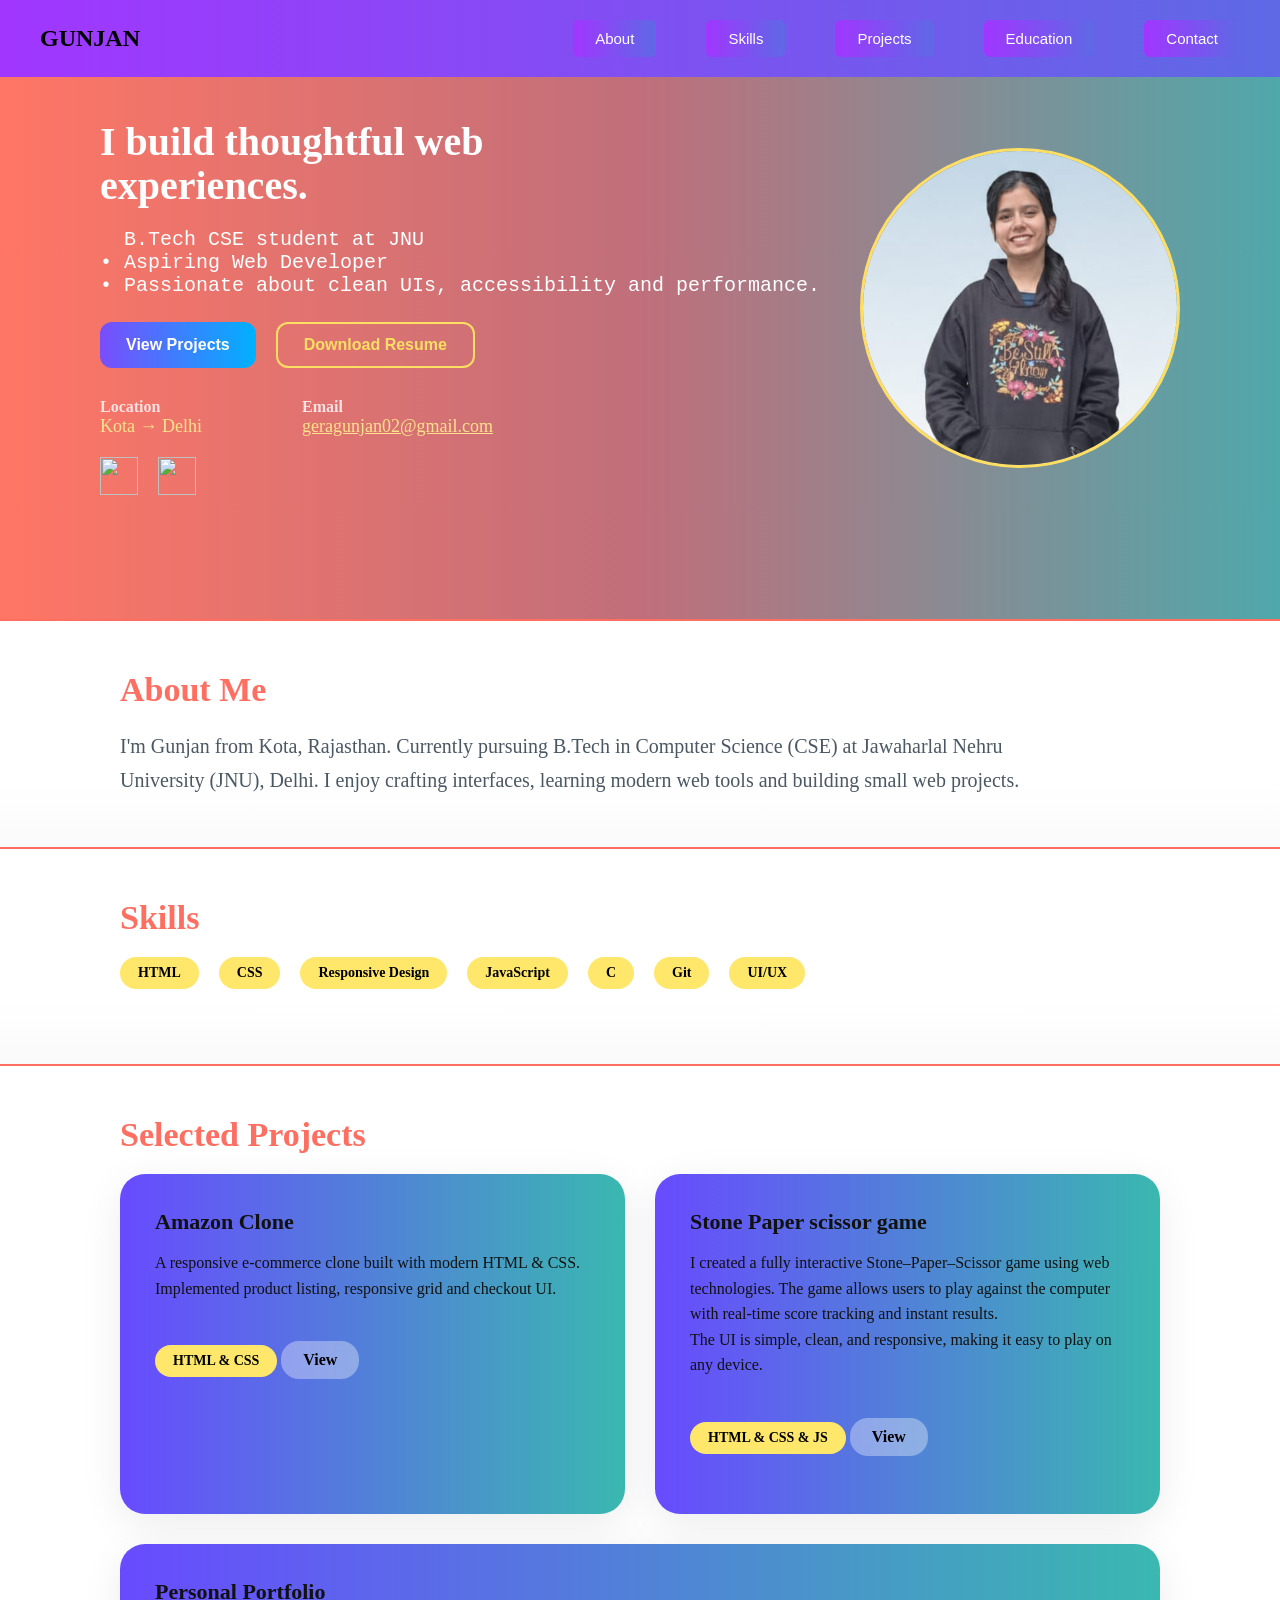
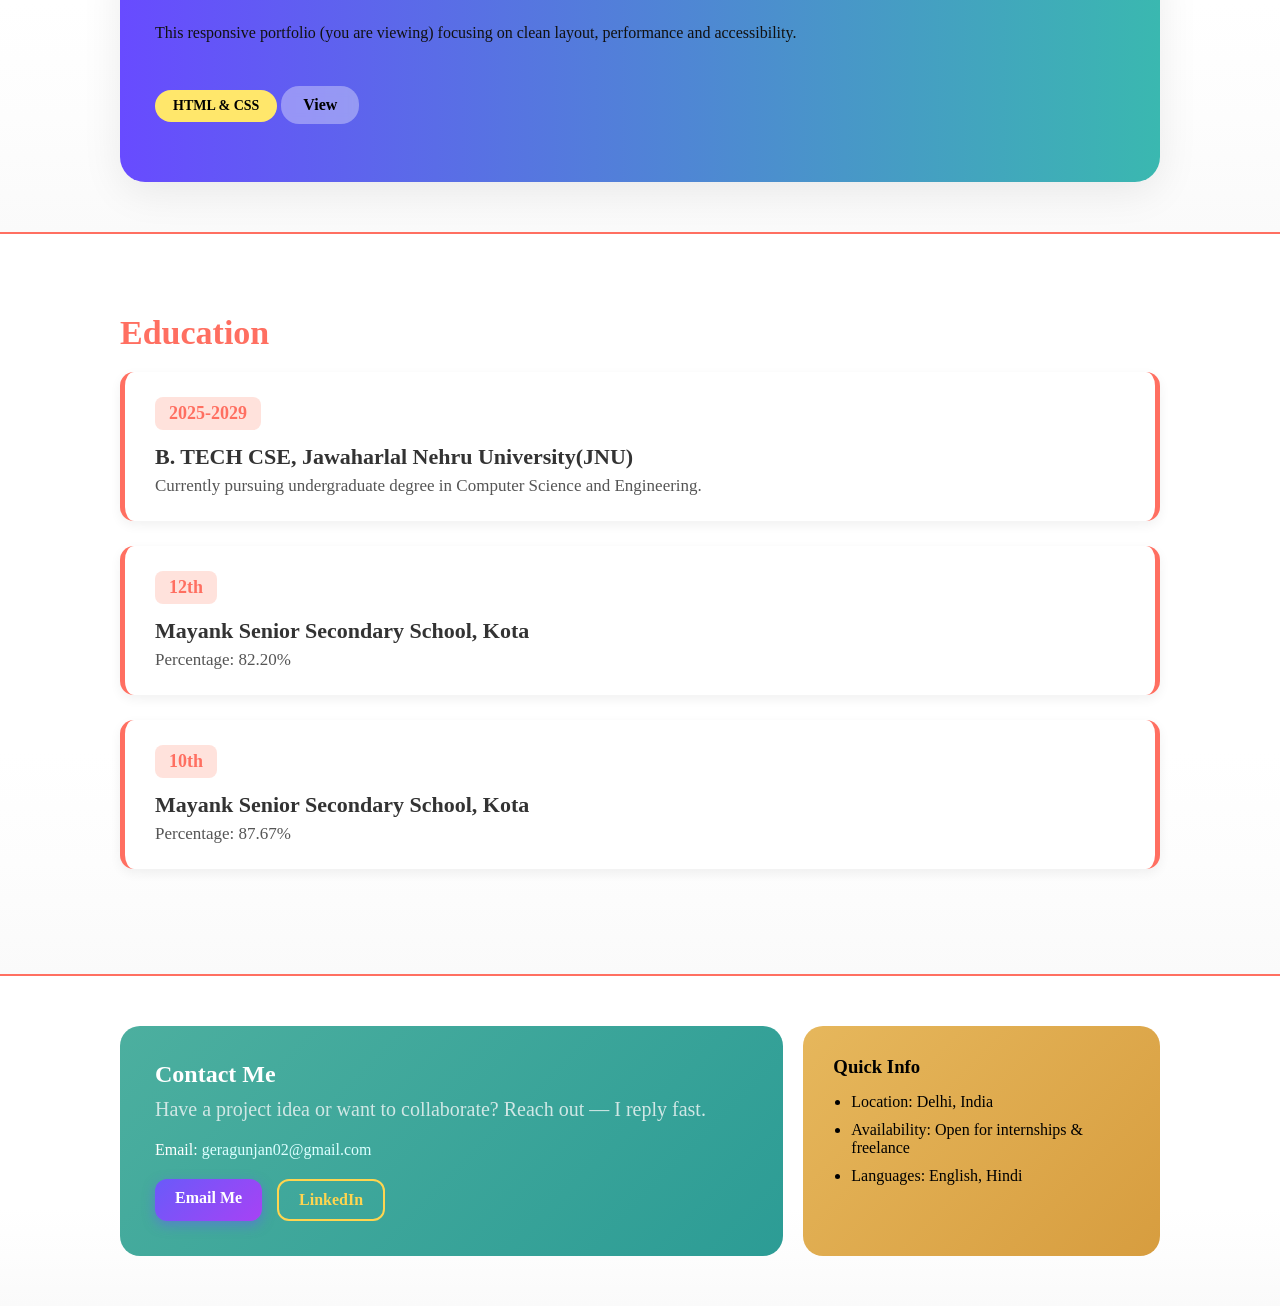
==== index.html @ db03e65c "change name" ====
<!DOCTYPE html>
<html lang="en">
<head>
    <meta charset="UTF-8">
    <meta name="viewport" content="width=device-width, initial-scale=1.0">
    <title>Gunjan portfolio</title>
    <link rel="stylesheet" href="style.css">
    
</head>
<body>
    <div class="header">
  <div class="name">
    <h2>GUNJAN</h2>
  </div>

   <div class="menu">
    <button id="about-btn">About</button>
    <button id="skills-btn">Skills</button>
    <button id="projects-btn">Projects</button>
    <button id="education-btn">Education</button>
    <button id="contact-btn">Contact</button>
   </div>
  </div>

  <section class="hero">
  <div class="hero-left">
    <h2>I build thoughtful web experiences.</h2>

    <pre>  B.Tech CSE student at JNU 
• Aspiring Web Developer 
• Passionate about clean UIs, accessibility and performance.</pre>

    <div class="hero-buttons">
      <button class="btn-primary">View Projects</button>
      <button class="btn-outline">Download Resume</button>
    </div>

    <div class="info">
      <div>
        <h4>Location</h4>
        <p>Kota → Delhi</p>
      </div>
      <div>
        <h4>Email</h4>
        <p><a href="mailto:geragunjan02@gmail.com">geragunjan02@gmail.com</a></p>
      </div>
    </div>

    <div class="socials">
      <a href="https://github.com/gunjangera"><img src="https://encrypted-tbn0.gstatic.com/images?q=tbn:ANd9GcQe1CLK7ijKDV1QiPsBsAKkaSkKx0QWAec8Tg&s" class="icon"></a>
      <a href="https://www.linkedin.com/in/gunjan-kumari-79811b389?utm_source=share&utm_campaign=share_via&utm_content=profile&utm_medium=android_app"><img src="https://static.vecteezy.com/system/resources/previews/023/986/970/non_2x/linkedin-logo-linkedin-logo-transparent-linkedin-icon-transparent-free-free-png.png" class="icon"></a>
    </div>
  </div>

  <div class="hero-right">
    <img src="image.jpeg" class="profile-img">
  </div>
</section>
            
     <div class="about section">
        <h2 class="head">About Me</h2>
        <p>I'm Gunjan from Kota, Rajasthan. Currently pursuing B.Tech in Computer Science (CSE) at Jawaharlal Nehru University (JNU), Delhi. I enjoy crafting interfaces, learning modern web tools and building small web projects.</p>
     </div>


    <div class="skill-section section">
    <h2 class="head">Skills</h2>

    <div class="skills">
     <div class="tag">HTML</div>
    <div class="tag">CSS</div>
    <div class="tag">Responsive Design</div>
    <div class="tag">JavaScript</div>
    <div class="tag">C</div>
    <div class="tag">Git</div>
    <div class="tag">UI/UX</div>
    </div>
  </div>
  
   <div class="project section">
  <h2 class="head">Selected Projects</h2>

  <div class="projects-container">

    <div class="project-card">
      <h3>Amazon Clone</h3>
      <p>A responsive e-commerce clone built with modern HTML & CSS.<br>
      Implemented product listing, responsive grid and checkout UI.</p>

      <span class="tag">HTML & CSS</span>

      <a href="https://my-clone-h316cy37b-gunjangeras-projects.vercel.app/" class="view-btn">View</a>
    </div>

    <div class="project-card">
      <h3>Stone Paper scissor game</h3>
      <p>I created a fully interactive Stone–Paper–Scissor game using web technologies. The game allows users to play against the computer with real-time score tracking and instant results. <br>
         The UI is simple, clean, and responsive, making it easy to play on any device.</p>

      <span class="tag">HTML & CSS & JS</span>

      <a href="https://sps-game-blond.vercel.app/" class="view-btn">View</a>
    </div>

    <div class="project-card ">
      <h3>Personal Portfolio</h3>
      <p>This responsive portfolio (you are viewing) focusing on clean layout,
      performance and accessibility.</p>

      <span class="tag">HTML & CSS</span>

      <a href="#" class="view-btn">View</a>
    </div>

  </div>
</div>

   <div class="education section">
    <h2 class="head">Education</h2>
    <div class="ed">
      <div class="class">2025-2029</div>
      <h3>B. TECH CSE, Jawaharlal Nehru University(JNU)</h3>
      <p>Currently pursuing undergraduate degree in Computer Science and Engineering.</p>
    </div>
     <div class="ed">
      <div class="class">12th</div>
      <h3>Mayank Senior Secondary School, Kota</h3>
      <p>Percentage: 82.20%</p>
    </div>
     <div class="ed">
      <div class="class">10th</div>
      <h3>Mayank Senior Secondary School, Kota</h3>
      <p>Percentage: 87.67%</p>
    </div>
   </div>

   <div class="contact section">
 <div class="contact-wrapper">
  <div class="contact-card">
    <h2>Contact Me</h2>
    <p class="subtitle">
      Have a project idea or want to collaborate? Reach out — I reply fast.
    </p>

    <p class="email">
      Email: <a href="mailto:geragunjan02@gmail.com">geragunjan02@gmail.com</a>
    </p>

    <div class="buttons">
      <a href="mailto:geragunjan02@gmail.com" class="btn primary">Email Me</a>
      <a href="https://www.linkedin.com/in/gunjan-kumari-79811b389?utm_source=share&utm_campaign=share_via&utm_content=profile&utm_medium=android_app" class="btn secondary">LinkedIn</a>
    </div>
  </div>

  <div class="quick-card">
    <h3>Quick Info</h3>
    <ul>
      <li><bold>Location:</bold> Delhi, India</li>
      <li><bold>Availability:</bold> Open for internships & freelance</li>
      <li><bold>Languages:</bold> English, Hindi</li>
    </ul>
  </div>
</div>
   </div>

   <script src="logic.js"></script>
</body>
</html>
</body>
</html>
---- style.css ----
* {
  margin: 0;
  padding: 0;
  box-sizing: border-box;
}

@media (max-width: 992px) {

  .hero {
    padding: 100px 40px;
    flex-direction: column;
    text-align: center;
  }

  .hero-left {
    max-width: 100%;
  }

  .profile-img {
    width: 260px;
    height: 260px;
  }

  .section, .education {
    padding: 40px 40px;
  }

  .contact-wrapper {
    flex-direction: column;
  }
}

@media (max-width: 768px) {

  .header {
    flex-direction: column;
    gap: 10px;
  }

  .menu {
    flex-wrap: wrap;
    gap: 15px;
    justify-content: center;
  }

  .hero {
    padding: 140px 20px;
    flex-direction: column;
    text-align: center;
  }

  .hero-buttons {
    flex-direction: column;
    width: 100%;
  }

  .btn-primary, .btn-outline {
    width: 100%;
  }

  .info {
    flex-direction: column;
    gap: 20px;
    text-align: center;
  }

  .projects-container {
    flex-direction: column;
  }

  .skills {
    flex-wrap: wrap;
    justify-content: center;
  }

  .contact-wrapper {
    flex-direction: column;
  }
}

@media (max-width: 480px) {

  .hero-left h2 {
    font-size: 26px;
  }

  .hero-left pre {
    font-size: 15px;
  }

  .profile-img {
    width: 170px;
    height: 170px;
  }

  .menu div {
    font-size: 15px;
    padding: 5px 10px;
  }

  .head {
    font-size: 26px;
  }
}

.header {
  display: flex;
  align-items: center;
  justify-content: space-between;
  padding: 20px 40px;
  background: linear-gradient(90deg, #A136FF, #5E69E5);
  position: fixed;
  width: 100%;
}

.name {
  display: flex;
  align-items: center;
  gap: 30px;
}

.menu {
  display: flex;
  gap: 50px;
   list-style: none;
}

/* .menu button {
   font-size: 18px;
  font-weight: 600;
  cursor: pointer;
  color: black;
  padding: 8px 18px;
  border-radius: 12px;
  transition: 0.3s ease;
  position: relative;
}

.menu button:hover {
   background: #ffe56c;
  color: #7a28ff;
  transform: translateY(-2px);
} */

.menu button {
  padding: 10px 22px;
  border: none;
background: linear-gradient(90deg, #A136FF, #5E69E5);
  color: #fff;
  font-size: 15px;
  border-radius: 6px;
  cursor: pointer;
  transition: 0.3s ease;
}

.menu button:hover {
  background: #ff6b6b;
  transform: translateY(-3px);
}

.hero {
  display: flex;
  justify-content: space-between;
  align-items: center;
  padding: 120px 100px;
  background: linear-gradient(90deg, #ff7665, #c06f7b, #4fa8ab);
  color: white;
}


.hero-left {
  max-width: 50%;
}

.hero-left h2 {
  font-size: 40px;
  font-weight: 800;
  line-height: 1.1;
  margin-bottom: 20px;
}

.hero-left pre {
  font-size: 20px;
  opacity: 1;
  margin-bottom: 25px;
}

.hero-buttons {
  display: flex;
  gap: 20px;
  margin-bottom: 30px;
}

.btn-primary {
  padding: 12px 26px;
  border-radius: 12px;
  border: none;
  font-size: 16px;
  font-weight: bold;
  background: linear-gradient(90deg, #7a4dfc, #00b1ff);
  color: white;
  cursor: pointer;
  transition: 0.3s;
}

.btn-primary:hover {
  transform: scale(1.05);
}

.btn-outline {
  padding: 12px 26px;
  border-radius: 12px;
  font-size: 16px;
  font-weight: bold;
  border: 2px solid #ffdf63;
  color: #ffdf63;
  background: transparent;
  cursor: pointer;
  transition: 0.3s;
}

.btn-outline:hover {
  background: rgba(255, 255, 140, 0.2);
}

.info {
  display: flex;
  gap: 100px;
  margin: 20px 0;
}

.info h4 {
  font-size: 16px;
  opacity: 0.8;
}

.info p, .info a {
  font-size: 18px;
  color: #ffe28b;
  font-weight: 500;
}

.socials {
  display: flex;
  gap: 20px;
  margin-top: 20px;
}

.icon {
  width: 38px;
  height: 38px;
}

.profile-img {
  width: 320px;
  height: 320px;
  border-radius: 50%;
  border: 3px solid #ffdf63;
  object-fit: cover;
}

.profile-img:hover {
  box-shadow: 0 0 25px #7a4dfc;
}

.section {
  padding: 50px 120px;
  background: linear-gradient(to bottom, #ffffff 70%, #fdfdfd 85%, #fafafa 100%);
  border-top: 2px solid #ff6f61;
}

.head {
  color: #ff6f61;      
  font-size: 34px;
  font-weight: 700;
  margin-bottom: 20px;
}

.about p {
  max-width: 900px;
  font-size: 20px;
  line-height: 1.7;
  color: #4b5863;      
}

.tag:hover {
  transform: translateY(-3px);
  box-shadow: 0 5px 15px rgba(0,0,0,0.2);
}

.skills {
  display: flex; 
  gap : 20px;
}

.tag {
  padding: 10px 18px;
  border-radius: 50px;
  font-size: 14px;
  font-weight: bolder;
  color: white;
  background: #2bbbad;
  cursor: pointer;
  transition: all 0.3s ease;
}

.tag:hover {
  transform: translateY(-3px);
  box-shadow: 0 6px 15px rgba(0,0,0,0.2);
  background: linear-gradient(135deg, #ff7a6e, #ff8f7a);
}

.projects-section {
  width: 100%;
  padding: 40px 70px;
}

.projects-section .title {
  font-size: 32px;
  font-weight: 700;
  margin-bottom: 40px;
  color: #ff5252;
}

.projects-container {
  display: flex;
  gap: 30px;
  flex-wrap: wrap;
}

.project-card {
  flex: 1;
  min-width: 430px;
  background: #ddd;
  padding: 35px;
  border-radius: 25px;
  background: linear-gradient(90deg, #684bff, #3ab8b0);
  box-shadow: 0 10px 40px rgba(0,0,0,0.08);
  color: #111;
  transition: transform .3s ease, box-shadow .3s ease;
}

.project-card:hover {
  transform: translateY(-8px);
  box-shadow: 0 15px 45px rgba(0,0,0,0.12);
   background: linear-gradient(90deg, #ff5252, #4ea8a8);
}

.project-card h3 {
  font-size: 22px;
  margin-bottom: 15px;
  font-weight: 700;
}

.project-card p {
  font-size: 16px;
  line-height: 1.6;
  margin-bottom: 20px;
}


.tag {
  display: inline-block;
  background: #ffe76b;
  color: #000;
  padding: 8px 18px;
  font-weight: 600;
  border-radius: 25px;
  margin-bottom: 25px;
}

.view-btn {
  display: inline-block;
  margin-top: 20px;
  color: #000;
  font-weight: 600;
  background: rgba(255,255,255,0.35);
  padding: 10px 22px;
  border-radius: 18px;
  text-decoration: none;
  backdrop-filter: blur(5px);
  transition: background .3s ease;
}

.view-btn:hover {
  background: rgba(255,255,255,0.7);
}

.education {
  padding: 80px 120px;
}

.ed {
  background: #ffffff;
  border-radius: 14px;
  padding: 25px 30px;
  margin-bottom: 25px;
  box-shadow: 0 4px 12px rgba(0, 0, 0, 0.06);
  border-left: 5px solid #ff6f61;
  border-right: 5px solid #ff6f61;
  transition: 0.3s ease;
}

.ed:hover {
  transform: translateY(-4px);
  box-shadow: 0 8px 22px rgba(0, 0, 0, 0.12);
}

.class {
  font-size: 18px;
  font-weight: 600;
  background: #ffe2dc;
  color: #ff6f61;
  display: inline-block;
  padding: 6px 14px;
  border-radius: 8px;
  margin-bottom: 8px;
}

.ed h3 {
  font-size: 22px;
  margin: 6px 0;
  color: #333;
}

.ed p {
  font-size: 17px;
  color: #555;
}

.contact-wrapper {
  display: flex;
  gap: 20px;
  max-width: 1100px;
  margin: auto;
}

.contact-card {
  flex: 2;
  padding: 35px;
  border-radius: 20px;
  background: linear-gradient(135deg, #4caf9f, #2c9c95);
  color: white;
}

.contact-card h2 {
  margin-bottom: 10px;
}

.subtitle {
  font-size: 20px;
  font-weight: 500;
  color: #d0e7e5;
  margin-bottom: 20px;
}

.email a {
  color: #dff;
  text-decoration: none;
}

.buttons {
  margin-top: 20px;
  display: flex;
  gap: 15px;
}

.btn {
  padding: 10px 20px;
  border-radius: 12px;
  font-weight: bold;
  text-decoration: none;
  transition: 0.3s;
}

.primary {
  background: linear-gradient(135deg, #6a5af9, #a742f5);
  color: white;
  box-shadow: 0 4px 12px rgba(106, 90, 249, 0.5);
}

.secondary {
  border: 2px solid #ffd54f;
  color: #ffd54f;
}

.secondary:hover {
  background: #ffd54f;
  color: black;
}

.quick-card {
  flex: 1;
  padding: 30px;
  border-radius: 20px;
  background: linear-gradient(135deg, #e6b75c, #d79d3f);
  color: black;
}

.quick-card h3 {
  margin-bottom: 15px;
}

.quick-card ul {
  padding-left: 18px;
}

.quick-card li {
  margin-bottom: 10px;
}
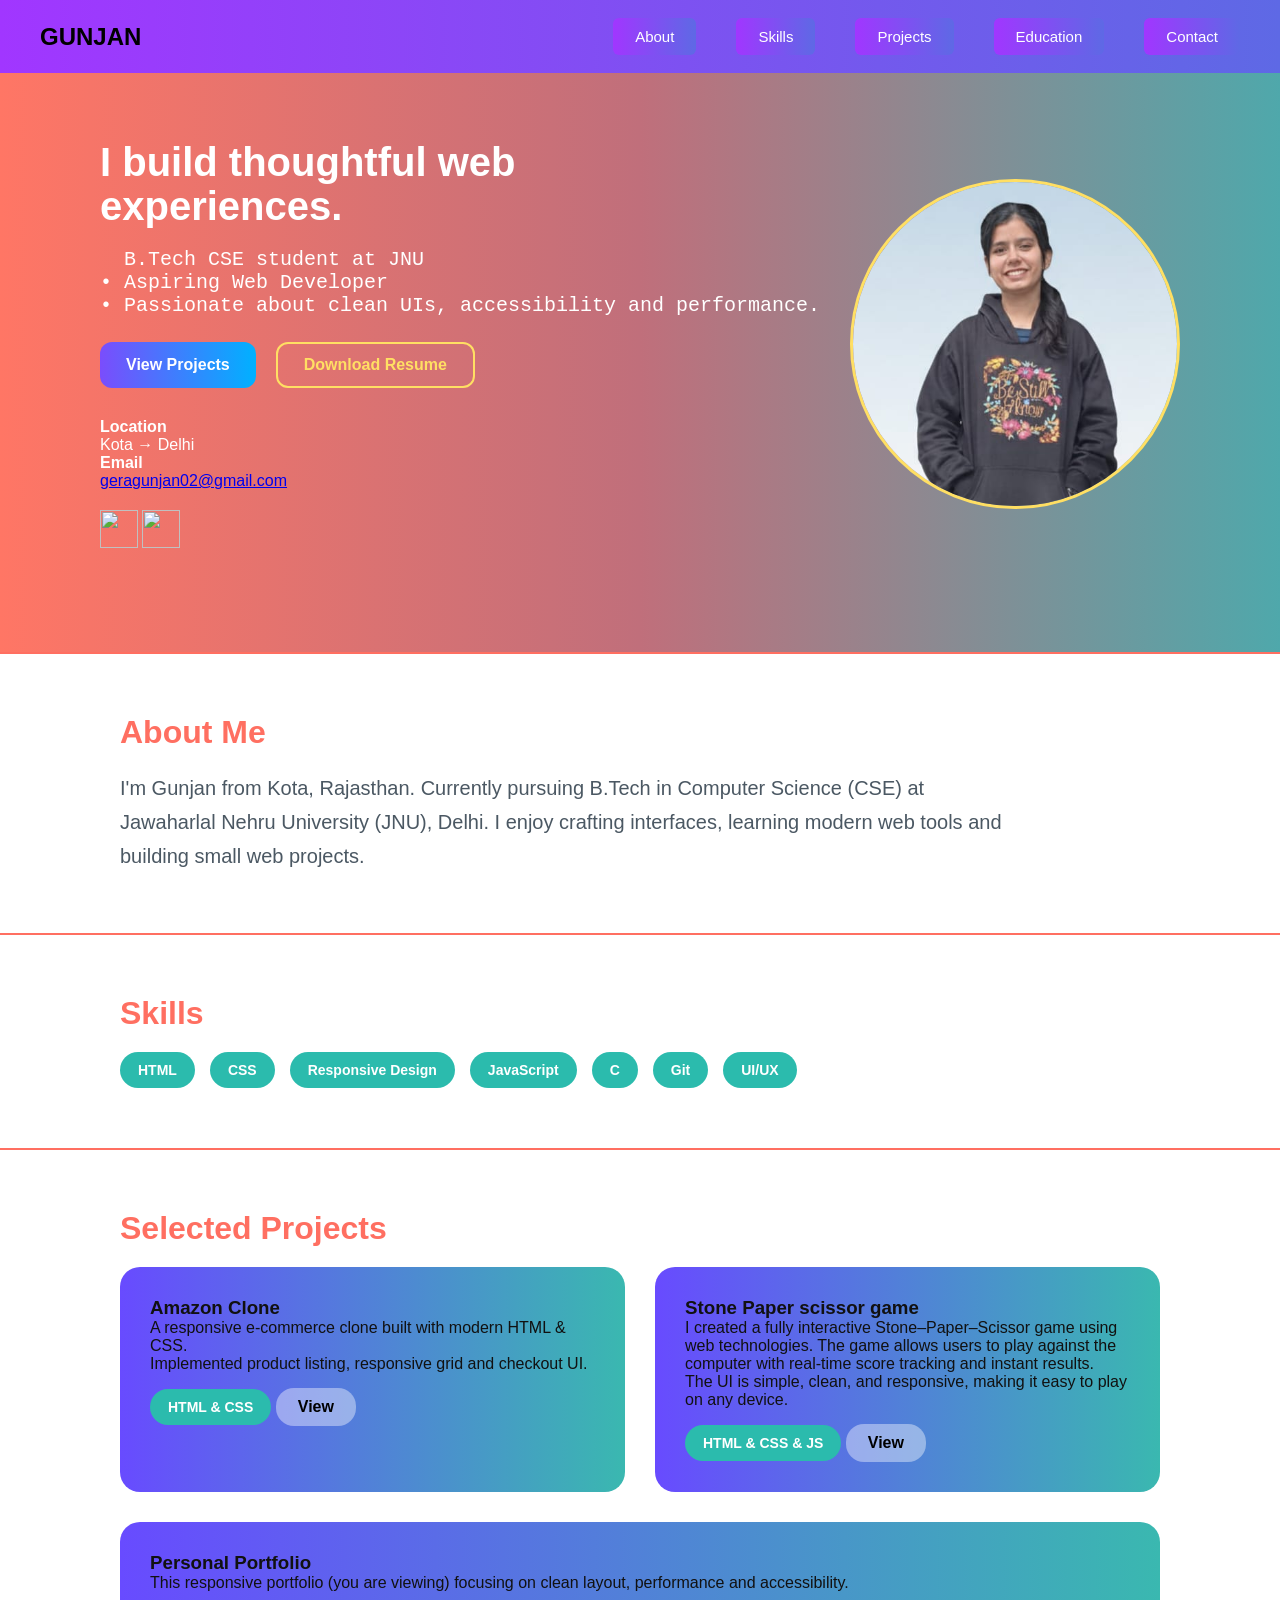
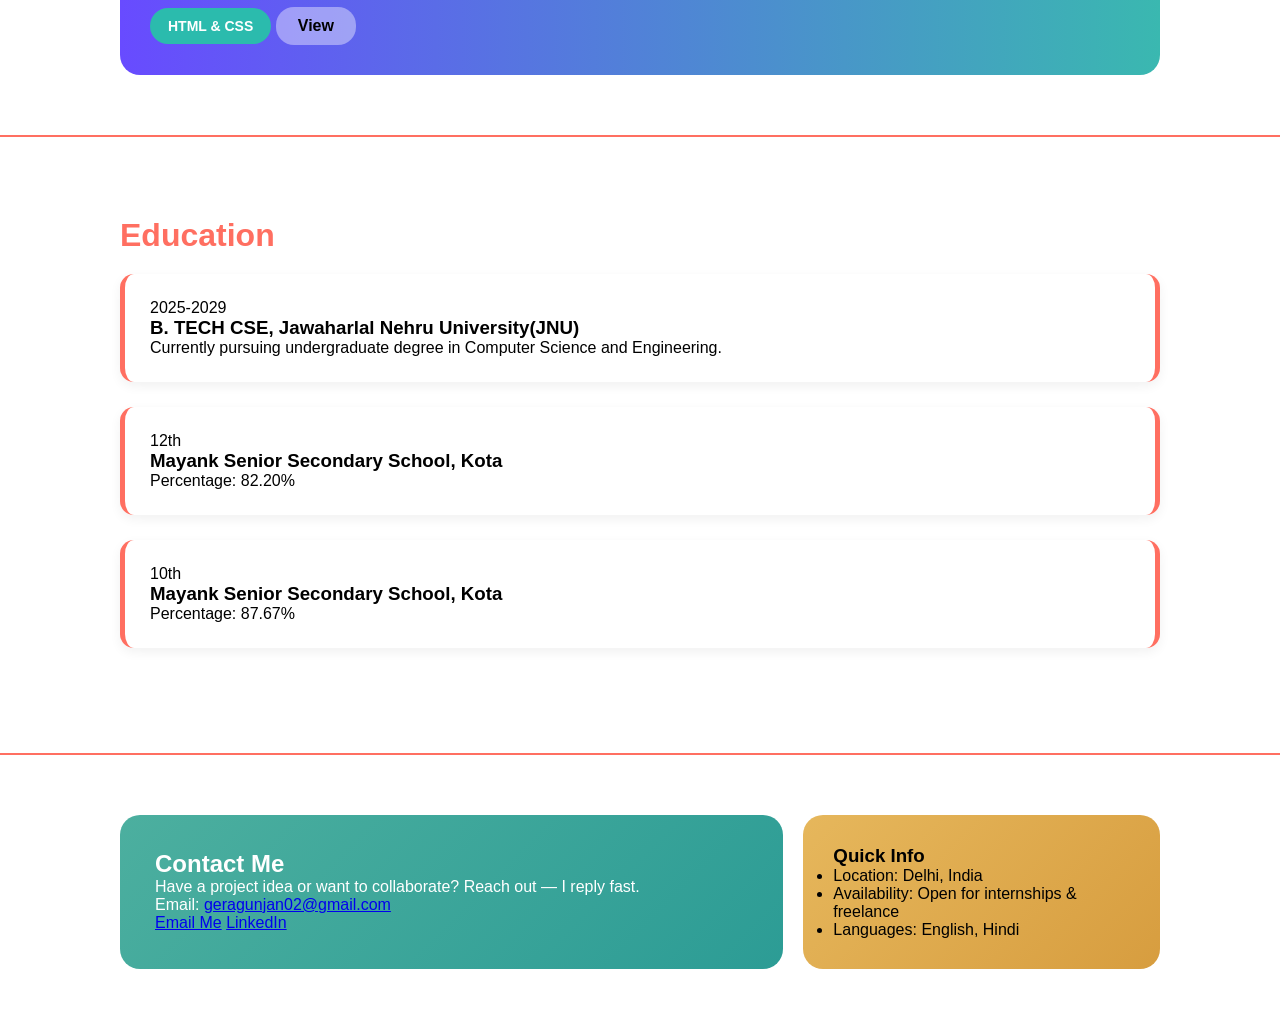
==== commit 8f2c0cdc: "change in icons" ====
--- a/index.html
+++ b/index.html
@@ -48,7 +48,7 @@
 
     <div class="socials">
       <a href="https://github.com/gunjangera"><img src="https://encrypted-tbn0.gstatic.com/images?q=tbn:ANd9GcQe1CLK7ijKDV1QiPsBsAKkaSkKx0QWAec8Tg&s" class="icon"></a>
-      <a href="https://www.linkedin.com/in/gunjan-kumari-79811b389?utm_source=share&utm_campaign=share_via&utm_content=profile&utm_medium=android_app"><img src="https://static.vecteezy.com/system/resources/previews/023/986/970/non_2x/linkedin-logo-linkedin-logo-transparent-linkedin-icon-transparent-free-free-png.png" class="icon"></a>
+      <a href="https://www.linkedin.com/in/gunjan-kumari-79811b389?utm_source=share&utm_campaign=share_via&utm_content=profile&utm_medium=android_app" class="icon"><img src="https://static.vecteezy.com/system/resources/previews/023/986/970/non_2x/linkedin-logo-linkedin-logo-transparent-linkedin-icon-transparent-free-free-png.png" class="icon"></a>
     </div>
   </div>
 
--- a/style.css
+++ b/style.css
@@ -1,156 +1,59 @@
+/* ------------------------ */
+/* BASIC RESET */
+/* ------------------------ */
 * {
   margin: 0;
   padding: 0;
   box-sizing: border-box;
 }
 
-@media (max-width: 992px) {
-
-  .hero {
-    padding: 100px 40px;
-    flex-direction: column;
-    text-align: center;
-  }
-
-  .hero-left {
-    max-width: 100%;
-  }
-
-  .profile-img {
-    width: 260px;
-    height: 260px;
-  }
-
-  .section, .education {
-    padding: 40px 40px;
-  }
-
-  .contact-wrapper {
-    flex-direction: column;
-  }
-}
-
-@media (max-width: 768px) {
-
-  .header {
-    flex-direction: column;
-    gap: 10px;
-  }
-
-  .menu {
-    flex-wrap: wrap;
-    gap: 15px;
-    justify-content: center;
-  }
-
-  .hero {
-    padding: 140px 20px;
-    flex-direction: column;
-    text-align: center;
-  }
-
-  .hero-buttons {
-    flex-direction: column;
-    width: 100%;
-  }
-
-  .btn-primary, .btn-outline {
-    width: 100%;
-  }
-
-  .info {
-    flex-direction: column;
-    gap: 20px;
-    text-align: center;
-  }
-
-  .projects-container {
-    flex-direction: column;
-  }
-
-  .skills {
-    flex-wrap: wrap;
-    justify-content: center;
-  }
-
-  .contact-wrapper {
-    flex-direction: column;
-  }
-}
-
-@media (max-width: 480px) {
-
-  .hero-left h2 {
-    font-size: 26px;
-  }
-
-  .hero-left pre {
-    font-size: 15px;
-  }
-
-  .profile-img {
-    width: 170px;
-    height: 170px;
-  }
-
-  .menu div {
-    font-size: 15px;
-    padding: 5px 10px;
-  }
-
-  .head {
-    font-size: 26px;
-  }
-}
-
+body {
+  font-family: Arial, sans-serif;
+  overflow-x: hidden;
+}
+
+/* ------------------------ */
+/* HEADER */
+/* ------------------------ */
 .header {
   display: flex;
   align-items: center;
   justify-content: space-between;
-  padding: 20px 40px;
+  padding: 18px 40px;
   background: linear-gradient(90deg, #A136FF, #5E69E5);
   position: fixed;
   width: 100%;
+  top: 0;
+  z-index: 1000;
+}
+
+.icon {
+  width: 38px;
+  height: 38px;
+  margin-top : 20px;
 }
 
 .name {
   display: flex;
   align-items: center;
-  gap: 30px;
+  gap: 15px;
 }
 
 .menu {
   display: flex;
-  gap: 50px;
-   list-style: none;
-}
-
-/* .menu button {
-   font-size: 18px;
-  font-weight: 600;
-  cursor: pointer;
-  color: black;
-  padding: 8px 18px;
-  border-radius: 12px;
-  transition: 0.3s ease;
-  position: relative;
-}
-
-.menu button:hover {
-   background: #ffe56c;
-  color: #7a28ff;
-  transform: translateY(-2px);
-} */
+  gap: 40px;
+  list-style: none;
+}
 
 .menu button {
   padding: 10px 22px;
   border: none;
-background: linear-gradient(90deg, #A136FF, #5E69E5);
   color: #fff;
   font-size: 15px;
   border-radius: 6px;
   cursor: pointer;
-  transition: 0.3s ease;
+  background: linear-gradient(90deg, #A136FF, #5E69E5);
+  transition: 0.3s;
 }
 
 .menu button:hover {
@@ -158,15 +61,17 @@
   transform: translateY(-3px);
 }
 
+/* ------------------------ */
+/* HERO SECTION */
+/* ------------------------ */
 .hero {
   display: flex;
   justify-content: space-between;
   align-items: center;
-  padding: 120px 100px;
+  padding: 140px 100px 100px;
   background: linear-gradient(90deg, #ff7665, #c06f7b, #4fa8ab);
   color: white;
 }
-
 
 .hero-left {
   max-width: 50%;
@@ -181,7 +86,6 @@
 
 .hero-left pre {
   font-size: 20px;
-  opacity: 1;
   margin-bottom: 25px;
 }
 
@@ -216,62 +120,37 @@
   color: #ffdf63;
   background: transparent;
   cursor: pointer;
-  transition: 0.3s;
 }
 
 .btn-outline:hover {
   background: rgba(255, 255, 140, 0.2);
 }
 
-.info {
-  display: flex;
-  gap: 100px;
-  margin: 20px 0;
-}
-
-.info h4 {
-  font-size: 16px;
-  opacity: 0.8;
-}
-
-.info p, .info a {
-  font-size: 18px;
-  color: #ffe28b;
-  font-weight: 500;
-}
-
-.socials {
-  display: flex;
-  gap: 20px;
-  margin-top: 20px;
-}
-
-.icon {
-  width: 38px;
-  height: 38px;
-}
-
 .profile-img {
-  width: 320px;
-  height: 320px;
+  width: 330px;
+  height: 330px;
   border-radius: 50%;
   border: 3px solid #ffdf63;
   object-fit: cover;
+  transition: .3s;
 }
 
 .profile-img:hover {
   box-shadow: 0 0 25px #7a4dfc;
 }
 
+/* ------------------------ */
+/* ABOUT, SKILLS SECTION */
+/* ------------------------ */
 .section {
-  padding: 50px 120px;
-  background: linear-gradient(to bottom, #ffffff 70%, #fdfdfd 85%, #fafafa 100%);
+  padding: 60px 120px;
+  background: #fff;
   border-top: 2px solid #ff6f61;
 }
 
 .head {
-  color: #ff6f61;      
-  font-size: 34px;
+  color: #ff6f61;
+  font-size: 32px;
   font-weight: 700;
   margin-bottom: 20px;
 }
@@ -280,154 +159,95 @@
   max-width: 900px;
   font-size: 20px;
   line-height: 1.7;
-  color: #4b5863;      
-}
-
-.tag:hover {
-  transform: translateY(-3px);
-  box-shadow: 0 5px 15px rgba(0,0,0,0.2);
+  color: #4b5863;
 }
 
 .skills {
-  display: flex; 
-  gap : 20px;
+  display: flex;
+  gap: 15px;
+  flex-wrap: wrap;
 }
 
 .tag {
   padding: 10px 18px;
   border-radius: 50px;
   font-size: 14px;
-  font-weight: bolder;
+  font-weight: 700;
+  background: #2bbbad;
   color: white;
-  background: #2bbbad;
-  cursor: pointer;
-  transition: all 0.3s ease;
+  transition: 0.3s;
 }
 
 .tag:hover {
   transform: translateY(-3px);
+  background: linear-gradient(135deg, #ff7a6e, #ff8f7a);
   box-shadow: 0 6px 15px rgba(0,0,0,0.2);
-  background: linear-gradient(135deg, #ff7a6e, #ff8f7a);
-}
-
+}
+
+/* ------------------------ */
+/* PROJECT SECTION */
+/* ------------------------ */
 .projects-section {
-  width: 100%;
   padding: 40px 70px;
 }
 
-.projects-section .title {
-  font-size: 32px;
-  font-weight: 700;
-  margin-bottom: 40px;
-  color: #ff5252;
-}
-
 .projects-container {
   display: flex;
+  flex-wrap: wrap;
   gap: 30px;
-  flex-wrap: wrap;
 }
 
 .project-card {
   flex: 1;
-  min-width: 430px;
-  background: #ddd;
-  padding: 35px;
-  border-radius: 25px;
+  min-width: 330px;
+  padding: 30px;
+  border-radius: 20px;
   background: linear-gradient(90deg, #684bff, #3ab8b0);
-  box-shadow: 0 10px 40px rgba(0,0,0,0.08);
+  transition: .3s;
   color: #111;
-  transition: transform .3s ease, box-shadow .3s ease;
 }
 
 .project-card:hover {
-  transform: translateY(-8px);
-  box-shadow: 0 15px 45px rgba(0,0,0,0.12);
-   background: linear-gradient(90deg, #ff5252, #4ea8a8);
-}
-
-.project-card h3 {
-  font-size: 22px;
-  margin-bottom: 15px;
-  font-weight: 700;
-}
-
-.project-card p {
-  font-size: 16px;
-  line-height: 1.6;
-  margin-bottom: 20px;
-}
-
-
-.tag {
-  display: inline-block;
-  background: #ffe76b;
-  color: #000;
-  padding: 8px 18px;
-  font-weight: 600;
-  border-radius: 25px;
-  margin-bottom: 25px;
+  transform: translateY(-6px);
+  background: linear-gradient(90deg, #ff5252, #4ea8a8);
 }
 
 .view-btn {
   display: inline-block;
-  margin-top: 20px;
-  color: #000;
-  font-weight: 600;
-  background: rgba(255,255,255,0.35);
+  margin-top: 15px;
   padding: 10px 22px;
+  background: rgba(255,255,255,0.4);
   border-radius: 18px;
   text-decoration: none;
-  backdrop-filter: blur(5px);
-  transition: background .3s ease;
-}
-
-.view-btn:hover {
-  background: rgba(255,255,255,0.7);
-}
-
+  color: black;
+  font-weight: 600;
+}
+
+/* ------------------------ */
+/* EDUCATION */
+/* ------------------------ */
 .education {
   padding: 80px 120px;
 }
 
 .ed {
-  background: #ffffff;
-  border-radius: 14px;
-  padding: 25px 30px;
-  margin-bottom: 25px;
-  box-shadow: 0 4px 12px rgba(0, 0, 0, 0.06);
+  background: white;
+  padding: 25px;
   border-left: 5px solid #ff6f61;
   border-right: 5px solid #ff6f61;
-  transition: 0.3s ease;
+  border-radius: 14px;
+  margin-bottom: 25px;
+  box-shadow: 0 4px 12px rgba(0,0,0,0.06);
+  transition: .3s;
 }
 
 .ed:hover {
   transform: translateY(-4px);
-  box-shadow: 0 8px 22px rgba(0, 0, 0, 0.12);
-}
-
-.class {
-  font-size: 18px;
-  font-weight: 600;
-  background: #ffe2dc;
-  color: #ff6f61;
-  display: inline-block;
-  padding: 6px 14px;
-  border-radius: 8px;
-  margin-bottom: 8px;
-}
-
-.ed h3 {
-  font-size: 22px;
-  margin: 6px 0;
-  color: #333;
-}
-
-.ed p {
-  font-size: 17px;
-  color: #555;
-}
-
+}
+
+/* ------------------------ */
+/* CONTACT SECTION */
+/* ------------------------ */
 .contact-wrapper {
   display: flex;
   gap: 20px;
@@ -443,68 +263,105 @@
   color: white;
 }
 
-.contact-card h2 {
-  margin-bottom: 10px;
-}
-
-.subtitle {
-  font-size: 20px;
-  font-weight: 500;
-  color: #d0e7e5;
-  margin-bottom: 20px;
-}
-
-.email a {
-  color: #dff;
-  text-decoration: none;
-}
-
-.buttons {
-  margin-top: 20px;
-  display: flex;
-  gap: 15px;
-}
-
-.btn {
-  padding: 10px 20px;
-  border-radius: 12px;
-  font-weight: bold;
-  text-decoration: none;
-  transition: 0.3s;
-}
-
-.primary {
-  background: linear-gradient(135deg, #6a5af9, #a742f5);
-  color: white;
-  box-shadow: 0 4px 12px rgba(106, 90, 249, 0.5);
-}
-
-.secondary {
-  border: 2px solid #ffd54f;
-  color: #ffd54f;
-}
-
-.secondary:hover {
-  background: #ffd54f;
-  color: black;
-}
-
 .quick-card {
   flex: 1;
   padding: 30px;
   border-radius: 20px;
   background: linear-gradient(135deg, #e6b75c, #d79d3f);
-  color: black;
-}
-
-.quick-card h3 {
-  margin-bottom: 15px;
-}
-
-.quick-card ul {
-  padding-left: 18px;
-}
-
-.quick-card li {
-  margin-bottom: 10px;
+}
+
+/* ------------------------ */
+/* RESPONSIVE BREAKPOINTS */
+/* ------------------------ */
+
+/* TABLETS */
+@media (max-width: 992px) {
+
+  .header {
+    flex-direction: column;
+    gap: 10px;
+    text-align: center;
+    padding: 15px;
+  }
+
+  .menu {
+    flex-wrap: wrap;
+    justify-content: center;
+    gap: 12px;
+  }
+
+  .hero {
+    flex-direction: column;
+    text-align: center;
+    padding: 130px 40px;
+  }
+
+  .hero-left {
+    max-width: 100%;
+  }
+
+  .profile-img {
+    width: 260px;
+    height: 260px;
+  }
+
+  .section, .education {
+    padding: 40px 40px;
+  }
+
+  .projects-container {
+    flex-direction: column;
+  }
+
+  .contact-wrapper {
+    flex-direction: column;
+  }
+}
+
+/* MOBILES */
+@media (max-width: 768px) {
+  .hero {
+    padding: 140px 25px;
+  }
+
+  .hero-buttons {
+    flex-direction: column;
+    width: 100%;
+  }
+
+  .btn-primary, .btn-outline {
+    width: 100%;
+  }
+
+  .info {
+    flex-direction: column;
+    text-align: center;
+    gap: 15px;
+  }
+}
+
+/* SMALL MOBILES */
+@media (max-width: 480px) {
+
+  .hero-left h2 {
+    font-size: 26px;
+  }
+
+  .hero-left pre {
+    font-size: 15px;
+  }
+
+  .profile-img {
+    width: 160px;
+    height: 160px;
+  }
+
+  .menu button {
+    font-size: 14px;
+    padding: 6px 12px;
+  }
+
+  .head {
+    font-size: 26px;
+  }
 }
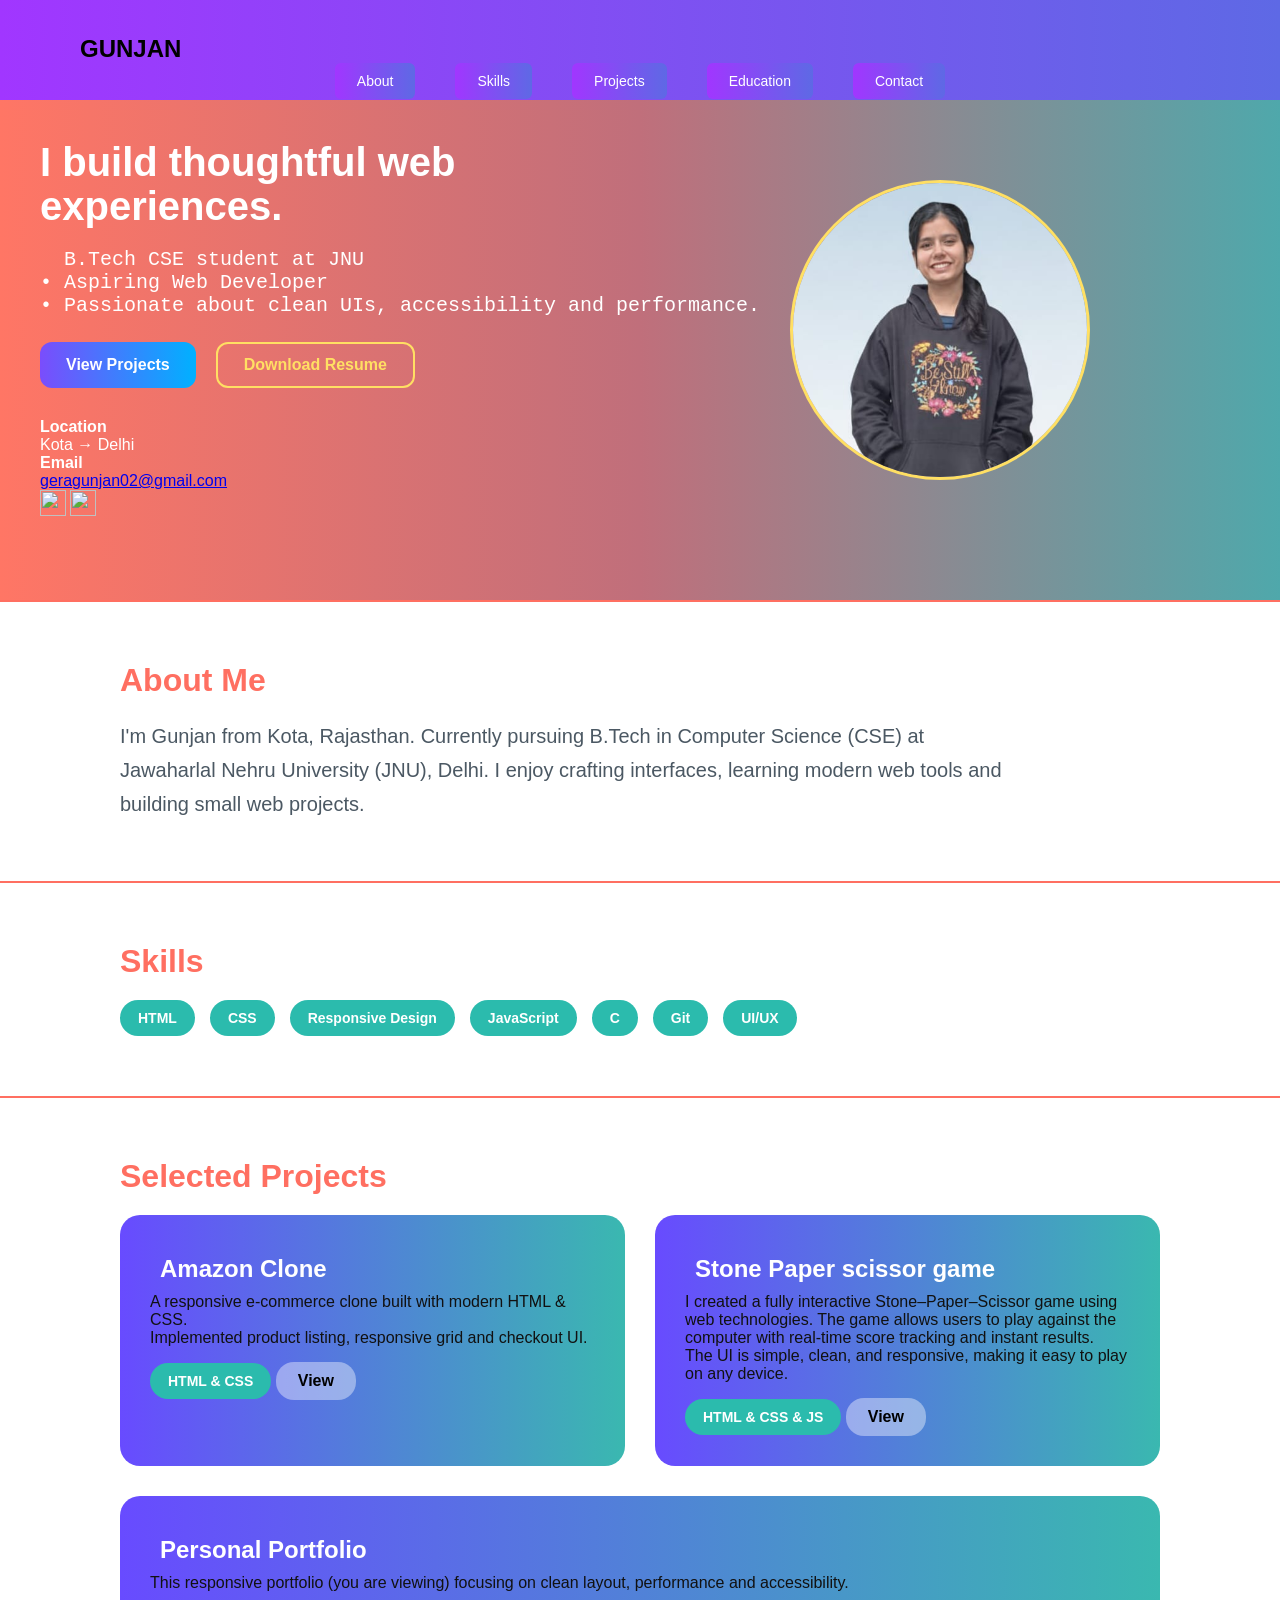
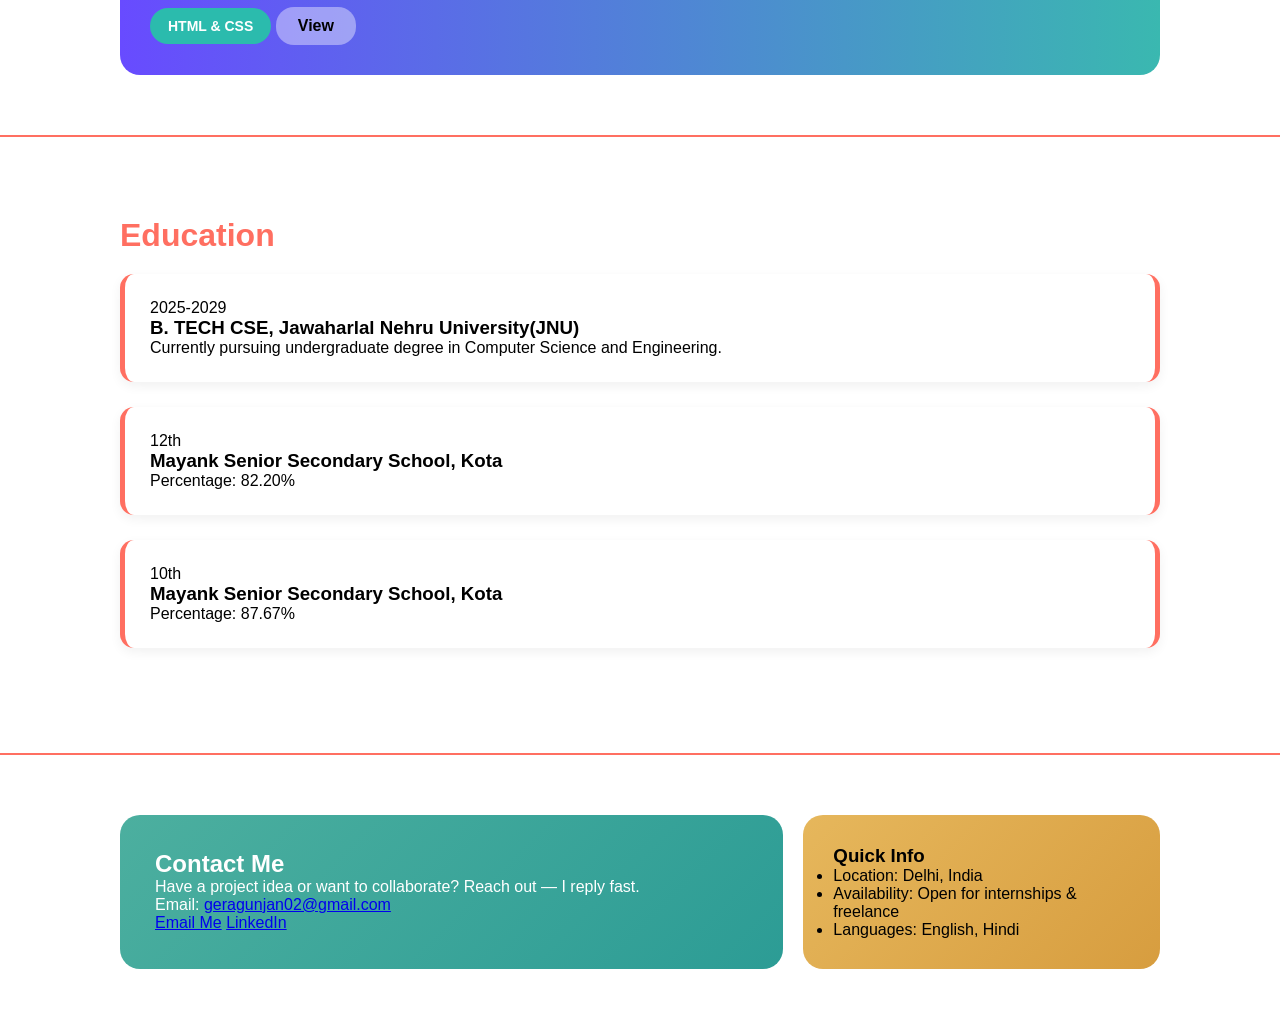
==== commit 297238bf: "change in header" ====
--- a/index.html
+++ b/index.html
@@ -22,7 +22,7 @@
    </div>
   </div>
 
-  <section class="hero">
+  <div class="hero">
   <div class="hero-left">
     <h2>I build thoughtful web experiences.</h2>
 
@@ -55,7 +55,7 @@
   <div class="hero-right">
     <img src="image.jpeg" class="profile-img">
   </div>
-</section>
+</div>
             
      <div class="about section">
         <h2 class="head">About Me</h2>
@@ -83,7 +83,7 @@
   <div class="projects-container">
 
     <div class="project-card">
-      <h3>Amazon Clone</h3>
+      <h2>Amazon Clone</h2>
       <p>A responsive e-commerce clone built with modern HTML & CSS.<br>
       Implemented product listing, responsive grid and checkout UI.</p>
 
@@ -93,7 +93,7 @@
     </div>
 
     <div class="project-card">
-      <h3>Stone Paper scissor game</h3>
+      <h2>Stone Paper scissor game</h2>
       <p>I created a fully interactive Stone–Paper–Scissor game using web technologies. The game allows users to play against the computer with real-time score tracking and instant results. <br>
          The UI is simple, clean, and responsive, making it easy to play on any device.</p>
 
@@ -103,7 +103,7 @@
     </div>
 
     <div class="project-card ">
-      <h3>Personal Portfolio</h3>
+      <h2>Personal Portfolio</h2>
       <p>This responsive portfolio (you are viewing) focusing on clean layout,
       performance and accessibility.</p>
 
--- a/style.css
+++ b/style.css
@@ -1,10 +1,8 @@
-/* ------------------------ */
-/* BASIC RESET */
-/* ------------------------ */
 * {
   margin: 0;
   padding: 0;
   box-sizing: border-box;
+  max-width: 100%;
 }
 
 body {
@@ -12,69 +10,80 @@
   overflow-x: hidden;
 }
 
-/* ------------------------ */
-/* HEADER */
-/* ------------------------ */
 .header {
+  height: 100px;
   display: flex;
   align-items: center;
   justify-content: space-between;
-  padding: 18px 40px;
+  padding: 15px 80px;
   background: linear-gradient(90deg, #A136FF, #5E69E5);
   position: fixed;
   width: 100%;
   top: 0;
   z-index: 1000;
-}
+  flex-wrap: wrap;
+}
+
+.name {
+  display: flex;
+  align-items: center;
+  gap: 10px;
+  margin-top: 20px;
+}
+
 
 .icon {
-  width: 38px;
-  height: 38px;
-  margin-top : 20px;
-}
-
-.name {
-  display: flex;
-  align-items: center;
-  gap: 15px;
+  width: 26px;
+  height: 26px;
 }
 
 .menu {
   display: flex;
   gap: 40px;
   list-style: none;
+  flex-wrap: wrap;
+  justify-content: center;
+  width: 100%;
 }
 
 .menu button {
   padding: 10px 22px;
   border: none;
   color: #fff;
-  font-size: 15px;
+  font-size: 14px;
   border-radius: 6px;
   cursor: pointer;
   background: linear-gradient(90deg, #A136FF, #5E69E5);
-  transition: 0.3s;
-}
+  transition: .3s;
+  white-space: nowrap;
+}
+
 
 .menu button:hover {
   background: #ff6b6b;
   transform: translateY(-3px);
 }
 
-/* ------------------------ */
-/* HERO SECTION */
-/* ------------------------ */
 .hero {
   display: flex;
   justify-content: space-between;
   align-items: center;
-  padding: 140px 100px 100px;
+  padding: 140px 40px 80px;
   background: linear-gradient(90deg, #ff7665, #c06f7b, #4fa8ab);
   color: white;
+  width: 100%;
+  max-width: 100%;
+  overflow: hidden;
 }
 
 .hero-left {
-  max-width: 50%;
+  width: 50%;
+}
+
+.hero-right {
+  width: 50%;
+  display: flex;
+  justify-content: center;
 }
 
 .hero-left h2 {
@@ -126,22 +135,19 @@
   background: rgba(255, 255, 140, 0.2);
 }
 
+
 .profile-img {
-  width: 330px;
-  height: 330px;
+  width: 300px;
+  height: 300px;
   border-radius: 50%;
   border: 3px solid #ffdf63;
   object-fit: cover;
-  transition: .3s;
 }
 
 .profile-img:hover {
   box-shadow: 0 0 25px #7a4dfc;
 }
 
-/* ------------------------ */
-/* ABOUT, SKILLS SECTION */
-/* ------------------------ */
 .section {
   padding: 60px 120px;
   background: #fff;
@@ -181,12 +187,8 @@
 .tag:hover {
   transform: translateY(-3px);
   background: linear-gradient(135deg, #ff7a6e, #ff8f7a);
-  box-shadow: 0 6px 15px rgba(0,0,0,0.2);
-}
-
-/* ------------------------ */
-/* PROJECT SECTION */
-/* ------------------------ */
+}
+
 .projects-section {
   padding: 40px 70px;
 }
@@ -205,6 +207,11 @@
   background: linear-gradient(90deg, #684bff, #3ab8b0);
   transition: .3s;
   color: #111;
+}
+
+.project-card h2 {
+  color: white;
+  padding: 10px;
 }
 
 .project-card:hover {
@@ -223,9 +230,6 @@
   font-weight: 600;
 }
 
-/* ------------------------ */
-/* EDUCATION */
-/* ------------------------ */
 .education {
   padding: 80px 120px;
 }
@@ -238,16 +242,12 @@
   border-radius: 14px;
   margin-bottom: 25px;
   box-shadow: 0 4px 12px rgba(0,0,0,0.06);
-  transition: .3s;
 }
 
 .ed:hover {
   transform: translateY(-4px);
 }
 
-/* ------------------------ */
-/* CONTACT SECTION */
-/* ------------------------ */
 .contact-wrapper {
   display: flex;
   gap: 20px;
@@ -270,85 +270,58 @@
   background: linear-gradient(135deg, #e6b75c, #d79d3f);
 }
 
-/* ------------------------ */
-/* RESPONSIVE BREAKPOINTS */
-/* ------------------------ */
-
-/* TABLETS */
 @media (max-width: 992px) {
-
   .header {
     flex-direction: column;
-    gap: 10px;
+    padding: 15px 20px;
     text-align: center;
-    padding: 15px;
-  }
-
-  .menu {
-    flex-wrap: wrap;
-    justify-content: center;
-    gap: 12px;
   }
 
   .hero {
     flex-direction: column;
     text-align: center;
-    padding: 130px 40px;
-  }
-
-  .hero-left {
-    max-width: 100%;
+    padding: 140px 30px 60px;
+  }
+
+  .hero-left,
+  .hero-right {
+    width: 100%;
   }
 
   .profile-img {
-    width: 260px;
-    height: 260px;
+    width: 240px;
+    height: 240px;
   }
 
   .section, .education {
     padding: 40px 40px;
   }
 
-  .projects-container {
-    flex-direction: column;
-  }
-
   .contact-wrapper {
     flex-direction: column;
   }
 }
 
-/* MOBILES */
-@media (max-width: 768px) {
+@media (max-width: 480px) {
+  .header {
+    padding: 10px 12px;
+  }
+
+  .menu button {
+    font-size: 12px;
+    padding: 6px 10px;
+  }
+
   .hero {
-    padding: 140px 25px;
-  }
-
-  .hero-buttons {
-    flex-direction: column;
-    width: 100%;
-  }
-
-  .btn-primary, .btn-outline {
-    width: 100%;
-  }
-
-  .info {
-    flex-direction: column;
-    text-align: center;
-    gap: 15px;
-  }
-}
-
-/* SMALL MOBILES */
-@media (max-width: 480px) {
+    padding: 170px 15px 50px;
+  }
 
   .hero-left h2 {
     font-size: 26px;
   }
 
   .hero-left pre {
-    font-size: 15px;
+    font-size: 14px;
   }
 
   .profile-img {
@@ -356,11 +329,6 @@
     height: 160px;
   }
 
-  .menu button {
-    font-size: 14px;
-    padding: 6px 12px;
-  }
-
   .head {
     font-size: 26px;
   }
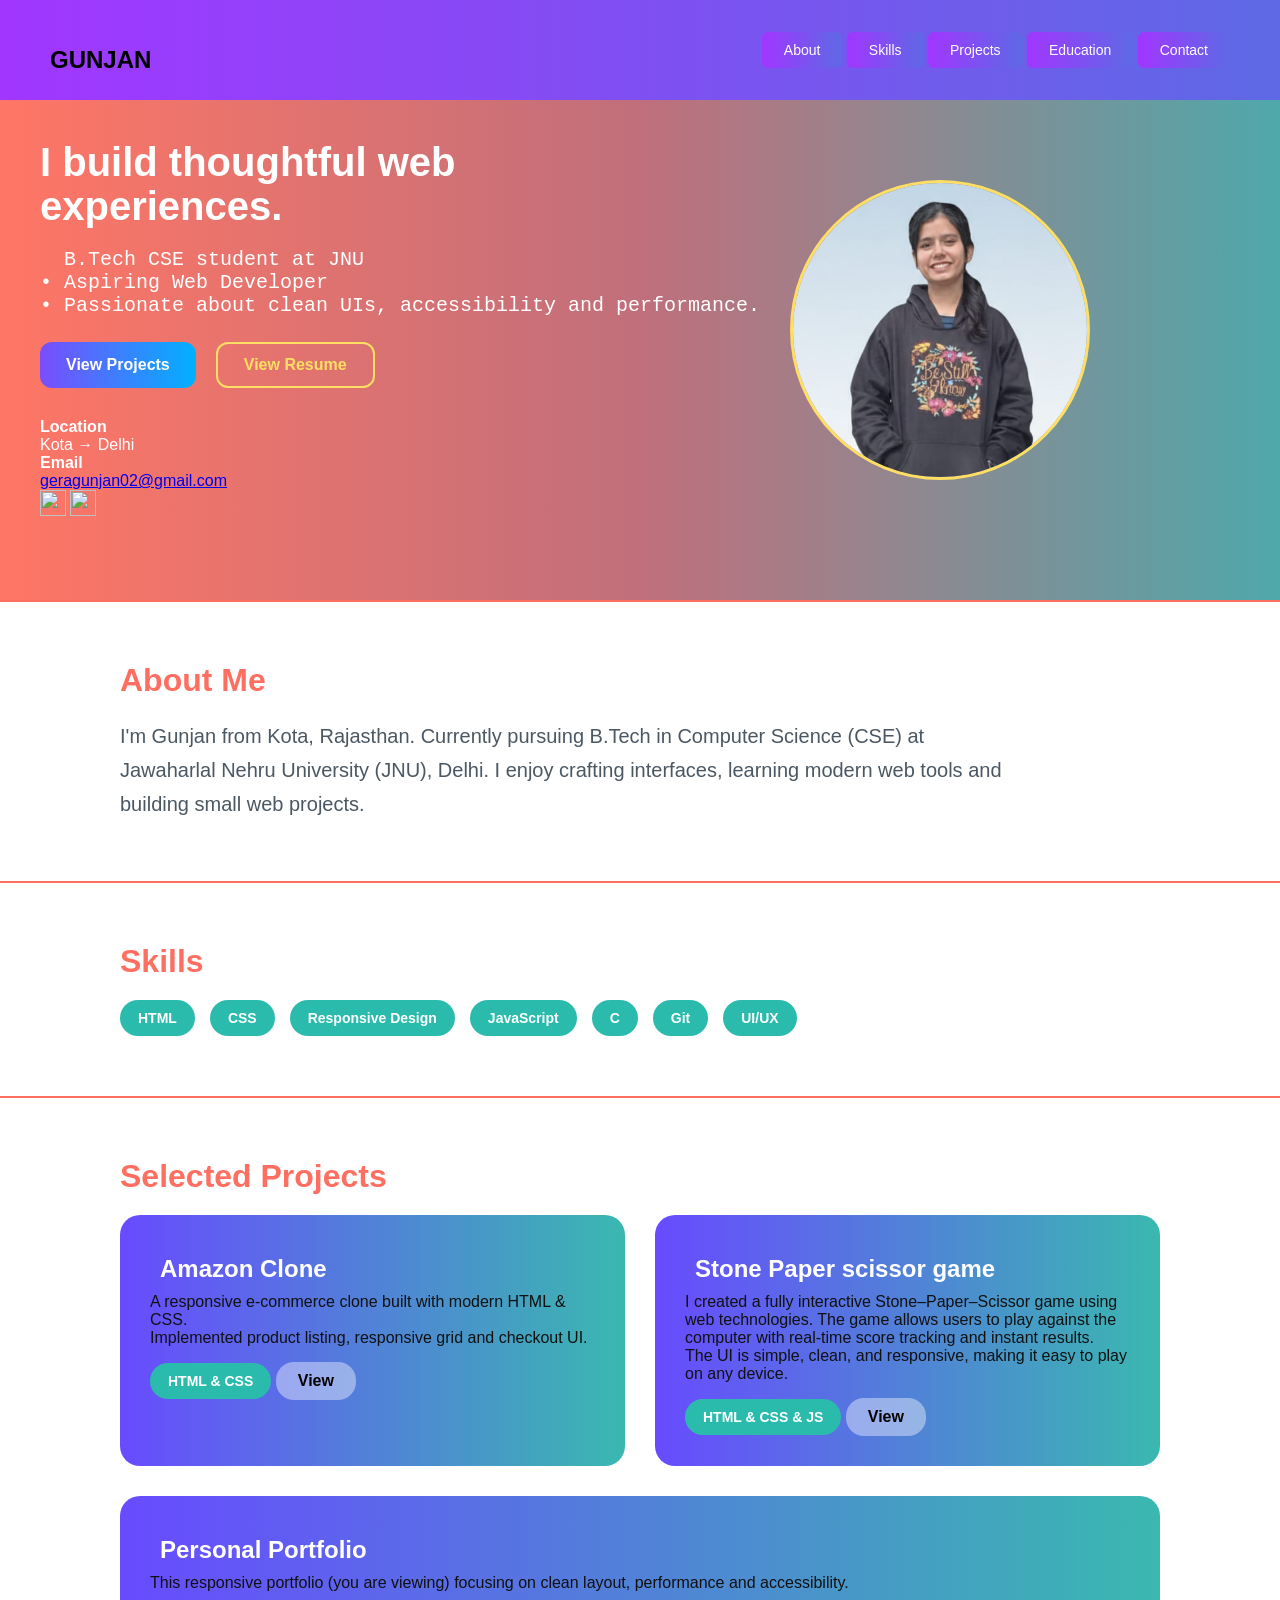
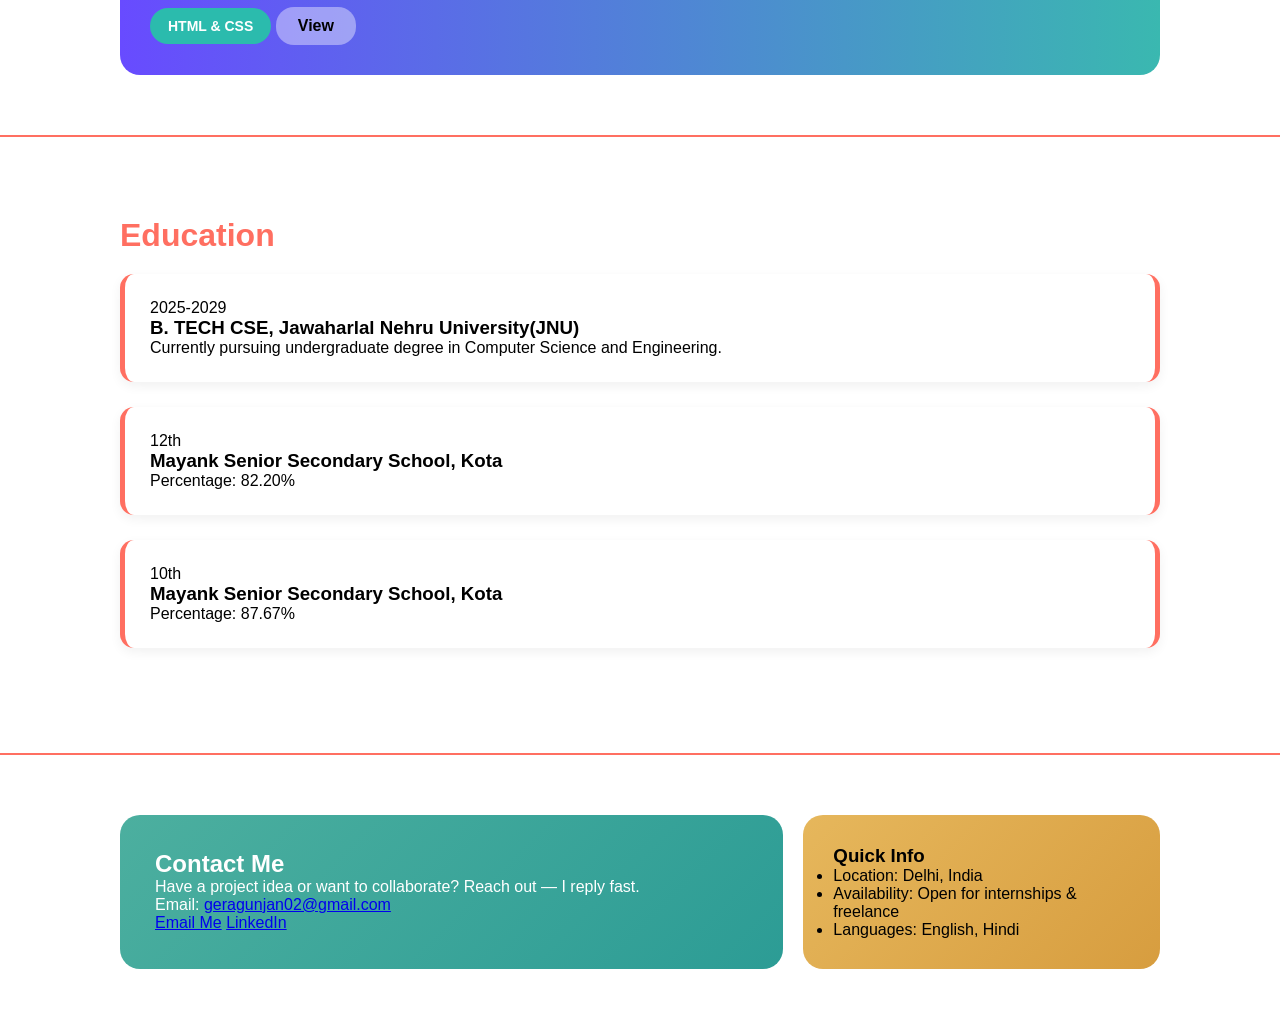
==== commit 0df7c528: "add resume" ====
--- a/index.html
+++ b/index.html
@@ -32,7 +32,7 @@
 
     <div class="hero-buttons">
       <button class="btn-primary">View Projects</button>
-      <button class="btn-outline">Download Resume</button>
+      <button onclick="openImg()" class="btn-outline">View Resume</button>
     </div>
 
     <div class="info">
--- a/style.css
+++ b/style.css
@@ -15,7 +15,7 @@
   display: flex;
   align-items: center;
   justify-content: space-between;
-  padding: 15px 80px;
+  padding: 15px 50px;
   background: linear-gradient(90deg, #A136FF, #5E69E5);
   position: fixed;
   width: 100%;
@@ -27,26 +27,17 @@
 .name {
   display: flex;
   align-items: center;
-  gap: 10px;
   margin-top: 20px;
 }
 
-
-.icon {
+ .icon {
   width: 26px;
   height: 26px;
-}
-
-.menu {
-  display: flex;
-  gap: 40px;
-  list-style: none;
-  flex-wrap: wrap;
-  justify-content: center;
-  width: 100%;
-}
+} 
 
 .menu button {
+  gap: 60px;
+  margin-top: 0px;
   padding: 10px 22px;
   border: none;
   color: #fff;
@@ -64,6 +55,7 @@
   transform: translateY(-3px);
 }
 
+
 .hero {
   display: flex;
   justify-content: space-between;
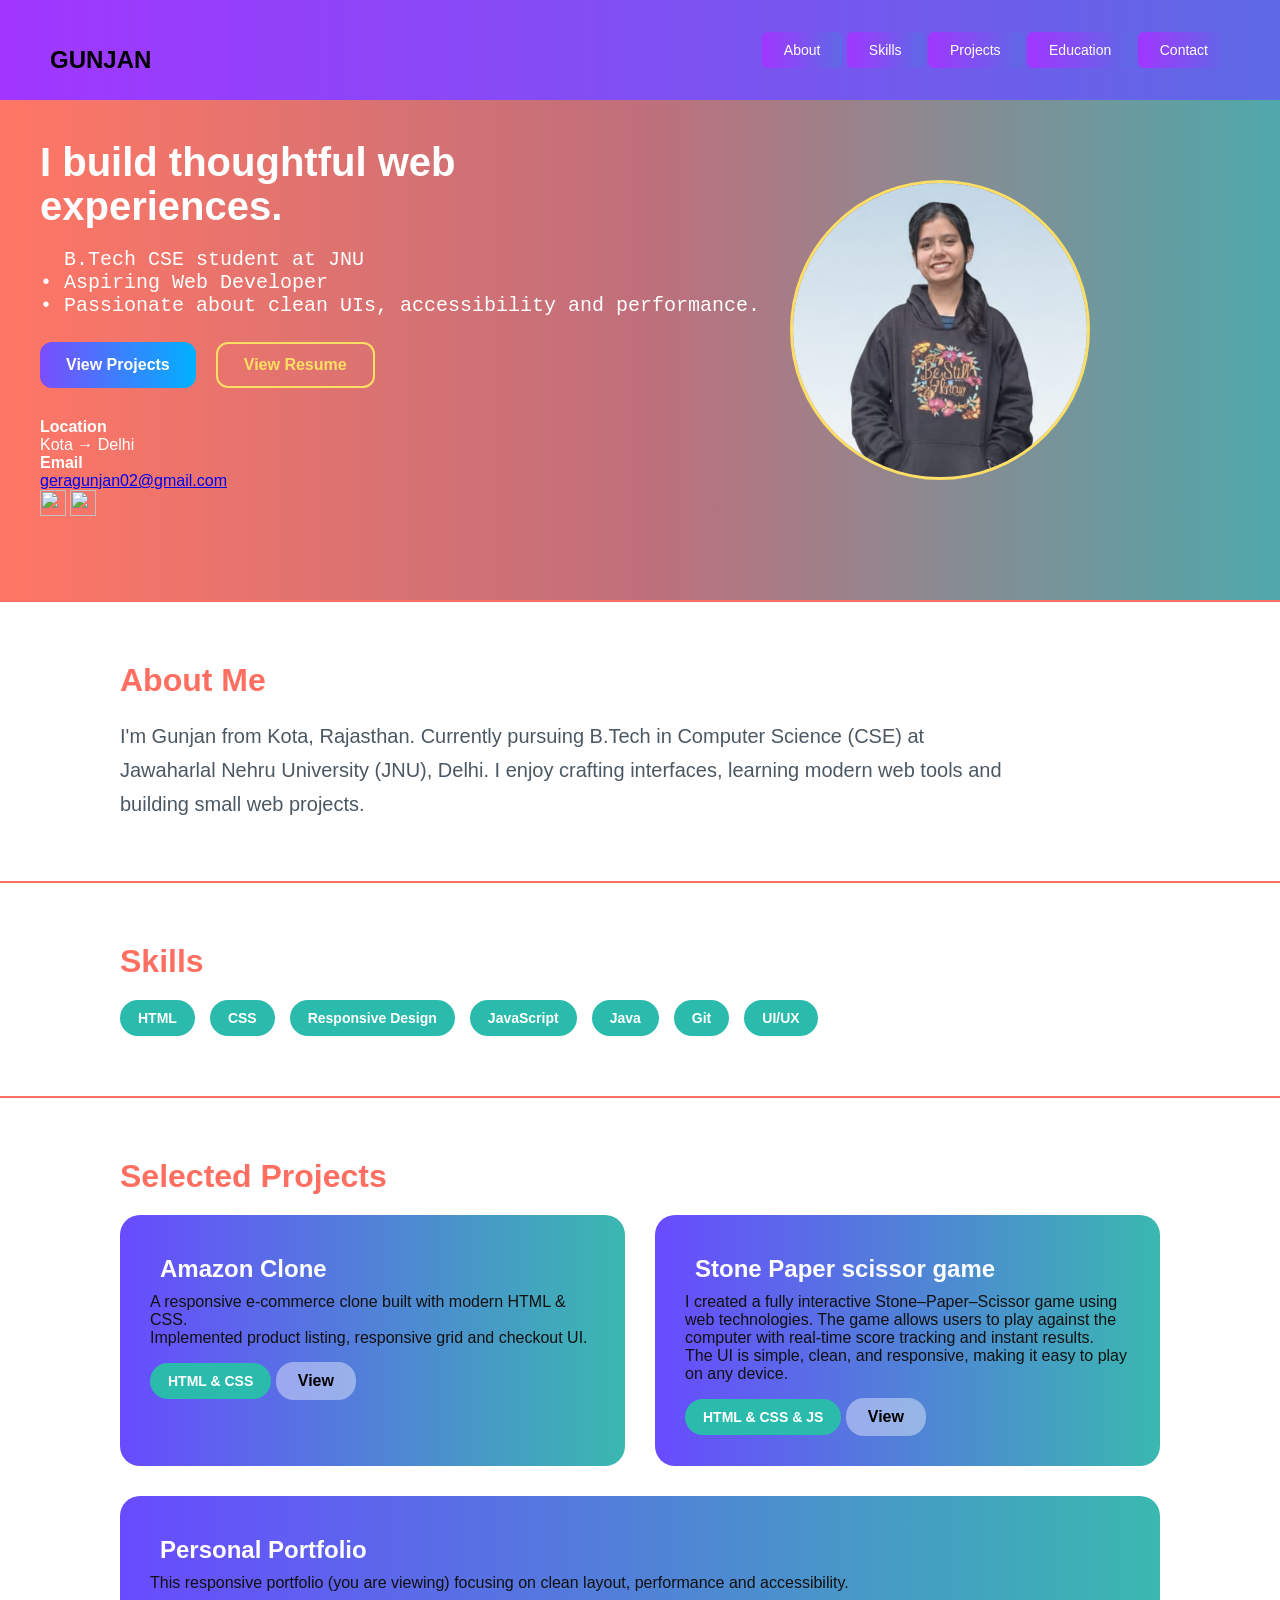
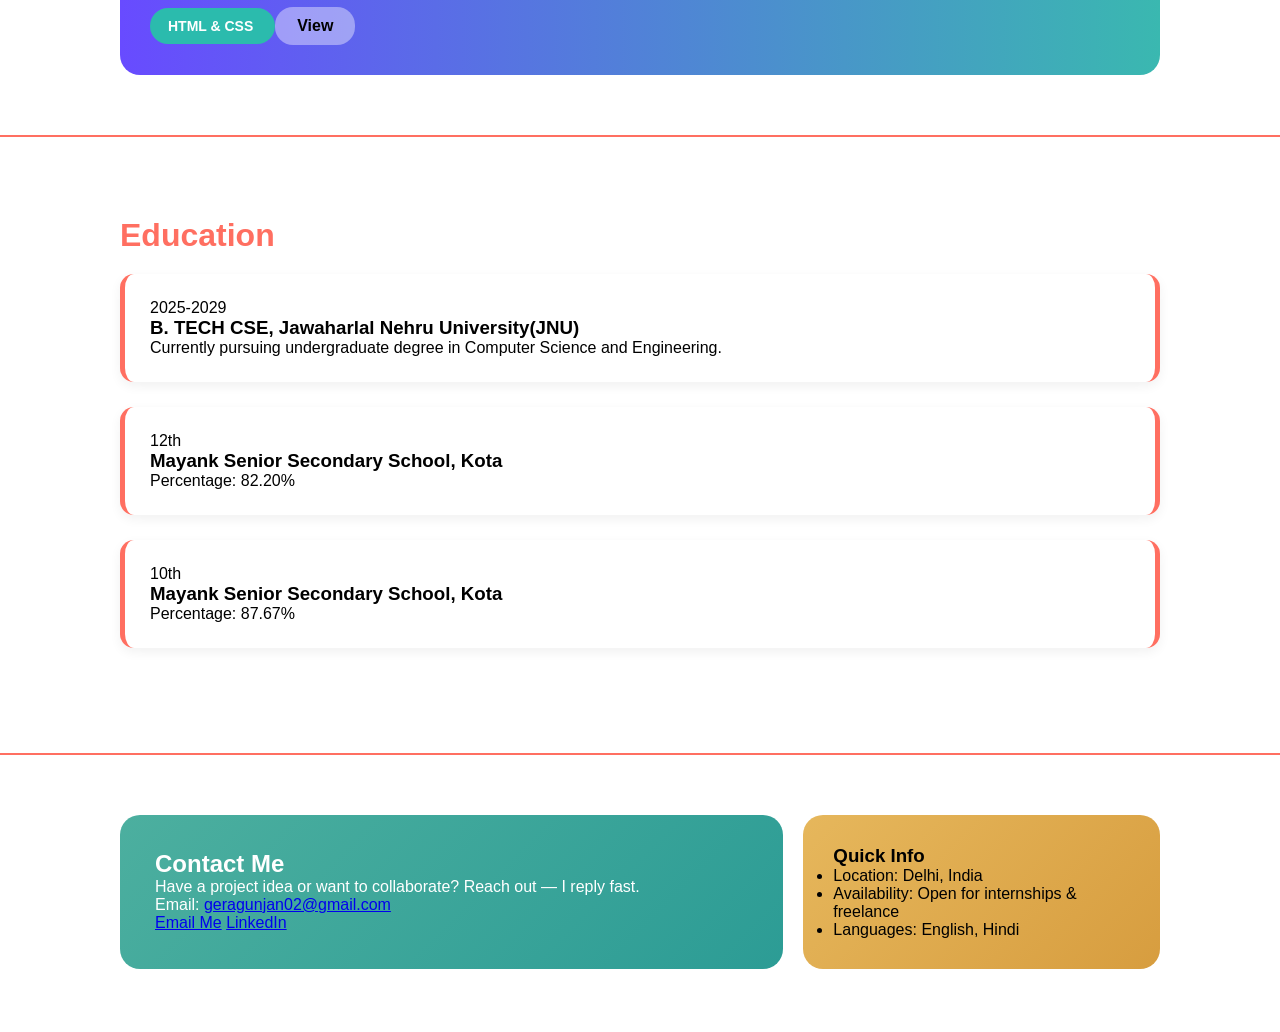
==== commit 6e5645ea: "add new resume and change skill" ====
--- a/index.html
+++ b/index.html
@@ -71,7 +71,7 @@
     <div class="tag">CSS</div>
     <div class="tag">Responsive Design</div>
     <div class="tag">JavaScript</div>
-    <div class="tag">C</div>
+    <div class="tag">Java</div>
     <div class="tag">Git</div>
     <div class="tag">UI/UX</div>
     </div>
@@ -83,7 +83,7 @@
   <div class="projects-container">
 
     <div class="project-card">
-      <h2>Amazon Clone</h2>
+       <h2>Amazon Clone</h2>
       <p>A responsive e-commerce clone built with modern HTML & CSS.<br>
       Implemented product listing, responsive grid and checkout UI.</p>
 
@@ -107,7 +107,7 @@
       <p>This responsive portfolio (you are viewing) focusing on clean layout,
       performance and accessibility.</p>
 
-      <span class="tag">HTML & CSS</span>
+      <span class="tag">HTML & CSS </span>
 
       <a href="#" class="view-btn">View</a>
     </div>
